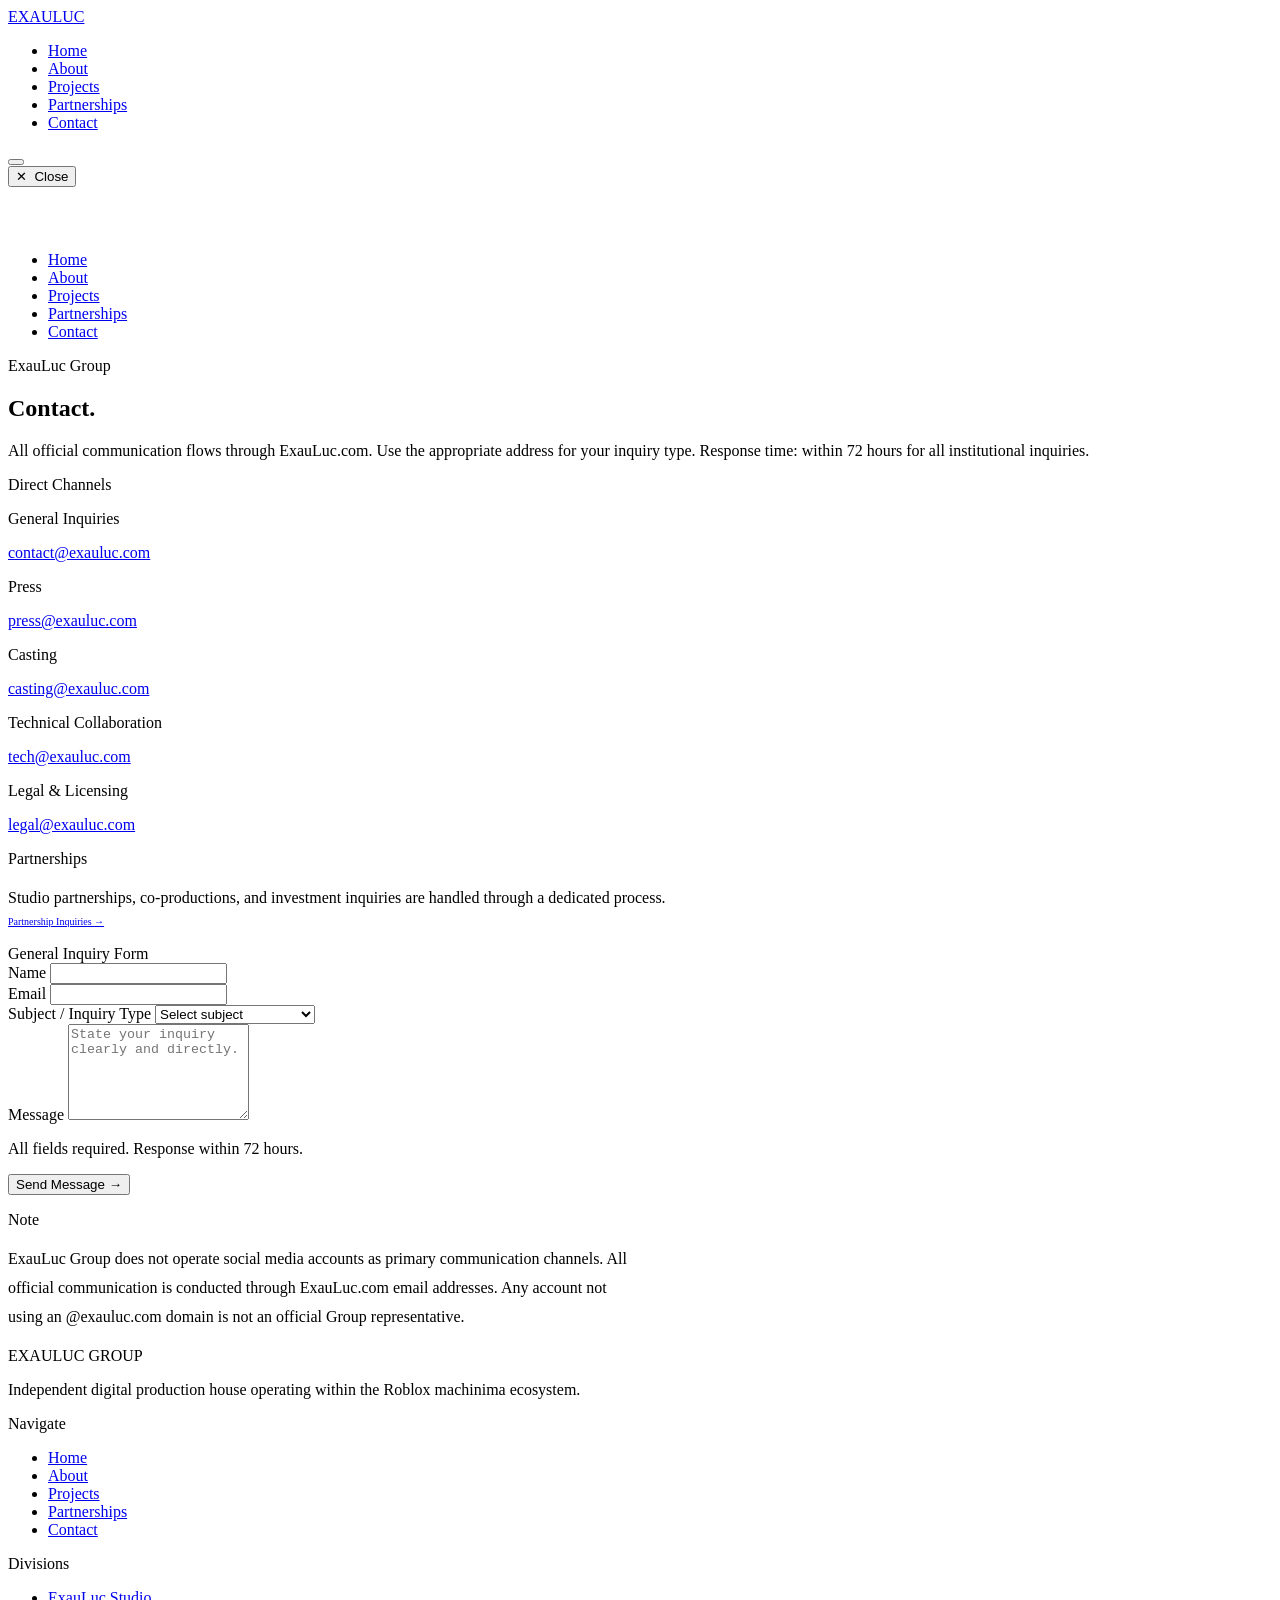
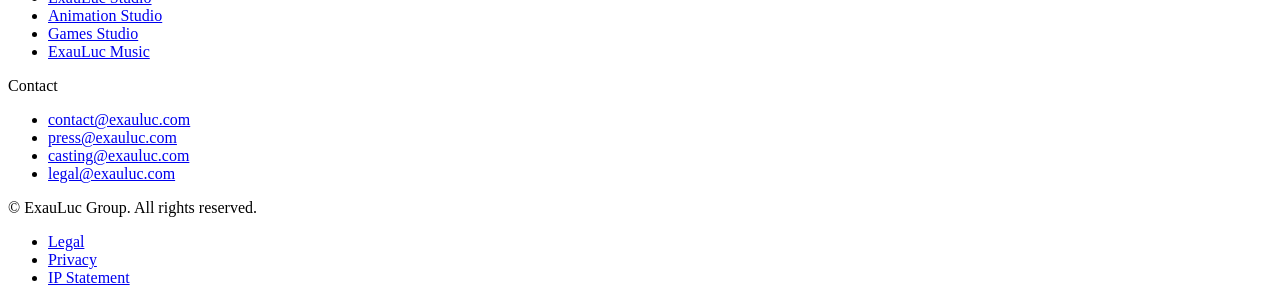
==== contact.html @ 83137eba "Add files via upload" ====
<!DOCTYPE html>
<html lang="en">
<head>
  <meta charset="UTF-8">
  <meta name="viewport" content="width=device-width, initial-scale=1.0">
  <meta name="description" content="Contact — ExauLuc Group. General inquiries, press, casting, legal, and technical contact.">
  <title>Contact — ExauLuc Group</title>
  <link rel="stylesheet" href="assets/css/style.css">
  <link rel="icon" type="image/svg+xml" href="data:image/svg+xml,<svg xmlns='http://www.w3.org/2000/svg' viewBox='0 0 32 32'><rect width='32' height='32' fill='%230E0E0E'/><text x='4' y='24' font-family='Georgia' font-size='22' fill='%23B8A898'>E</text></svg>">
</head>
<body>

  <!-- ── NAVIGATION ── -->
  <nav class="nav" role="navigation" aria-label="Main navigation">
    <div class="container nav__inner">
      <a href="index.html" class="nav__wordmark">EXAULUC</a>
      <ul class="nav__links" role="list">
        <li><a href="index.html">Home</a></li>
        <li><a href="about.html">About</a></li>
        <li><a href="projects.html">Projects</a></li>
        <li><a href="partnerships.html">Partnerships</a></li>
        <li><a href="contact.html">Contact</a></li>
      </ul>
      <button class="nav__hamburger" aria-label="Open menu" aria-expanded="false" aria-controls="nav-drawer">
        <span></span><span></span><span></span>
      </button>
    </div>
  </nav>

  <div class="nav__drawer" id="nav-drawer" role="dialog" aria-label="Navigation menu">
    <div class="container">
      <button class="nav__drawer-close btn btn--text" style="margin-bottom: 3rem;">✕ &nbsp;Close</button>
      <ul class="nav__drawer-links" role="list">
        <li><a href="index.html">Home</a></li>
        <li><a href="about.html">About</a></li>
        <li><a href="projects.html">Projects</a></li>
        <li><a href="partnerships.html">Partnerships</a></li>
        <li><a href="contact.html">Contact</a></li>
      </ul>
    </div>
  </div>

  <main>

    <!-- ── PAGE HERO ── -->
    <section class="page-hero" aria-labelledby="page-title">
      <div class="container">
        <p class="label page-hero__label">ExauLuc Group</p>
        <h1 class="page-hero__title fade-in" id="page-title">Contact.</h1>
        <p class="page-hero__body fade-in">
          All official communication flows through ExauLuc.com.
          Use the appropriate address for your inquiry type.
          Response time: within 72 hours for all institutional inquiries.
        </p>
      </div>
    </section>

    <!-- ── CONTACT LAYOUT ── -->
    <section class="contact-layout" aria-label="Contact information and form">
      <div class="container">
        <div class="contact-layout__inner">

          <!-- Left: channels -->
          <div>
            <p class="label" style="margin-bottom: var(--space-6);">Direct Channels</p>
            <div class="contact-channels">

              <div class="contact-channel fade-in">
                <p class="contact-channel__type">General Inquiries</p>
                <a href="mailto:contact@exauluc.com" class="contact-channel__email">contact@exauluc.com</a>
              </div>

              <div class="contact-channel fade-in">
                <p class="contact-channel__type">Press</p>
                <a href="mailto:press@exauluc.com" class="contact-channel__email">press@exauluc.com</a>
              </div>

              <div class="contact-channel fade-in">
                <p class="contact-channel__type">Casting</p>
                <a href="mailto:casting@exauluc.com" class="contact-channel__email">casting@exauluc.com</a>
              </div>

              <div class="contact-channel fade-in">
                <p class="contact-channel__type">Technical Collaboration</p>
                <a href="mailto:tech@exauluc.com" class="contact-channel__email">tech@exauluc.com</a>
              </div>

              <div class="contact-channel fade-in">
                <p class="contact-channel__type">Legal &amp; Licensing</p>
                <a href="mailto:legal@exauluc.com" class="contact-channel__email">legal@exauluc.com</a>
              </div>

            </div>

            <div style="margin-top: var(--space-12); padding: var(--space-8); background: var(--surface); border: 1px solid var(--border); border-left: 3px solid var(--accent-dim);" class="fade-in">
              <p class="label" style="margin-bottom: var(--space-3);">Partnerships</p>
              <p style="font-size: var(--text-xs); color: var(--text-mid); line-height: 1.7; margin-bottom: var(--space-4);">
                Studio partnerships, co-productions, and investment inquiries
                are handled through a dedicated process.
              </p>
              <a href="partnerships.html" class="btn btn--primary" style="font-size: 0.625rem;">
                Partnership Inquiries <span class="btn__arrow">→</span>
              </a>
            </div>

          </div>

          <!-- Right: form -->
          <div>
            <p class="label" style="margin-bottom: var(--space-8);">General Inquiry Form</p>
            <form class="contact-form" name="contact" method="POST" data-netlify="true" novalidate>
  <input type="hidden" name="form-name" value="contact">
  <!-- le reste de ton formulaire -->

              <div class="form-row">
                <div class="form-group">
                  <label class="form-label" for="contact-name">Name</label>
                  <input class="form-input" type="text" id="contact-name" name="name" required autocomplete="name">
                </div>
                <div class="form-group">
                  <label class="form-label" for="contact-email">Email</label>
                  <input class="form-input" type="email" id="contact-email" name="email" required autocomplete="email">
                </div>
              </div>

              <div class="form-group">
                <label class="form-label" for="contact-subject">Subject / Inquiry Type</label>
                <select class="form-select" id="contact-subject" name="subject" required>
                  <option value="" disabled selected>Select subject</option>
                  <option value="general">General Inquiry</option>
                  <option value="press">Press</option>
                  <option value="casting">Casting</option>
                  <option value="technical">Technical Collaboration</option>
                  <option value="legal">Legal &amp; Licensing</option>
                  <option value="other">Other</option>
                </select>
              </div>

              <div class="form-group">
                <label class="form-label" for="contact-message">Message</label>
                <textarea class="form-textarea" id="contact-message" name="message" rows="6" required
                  placeholder="State your inquiry clearly and directly."></textarea>
              </div>

              <div class="form-submit">
                <p class="form-note">All fields required. Response within 72 hours.</p>
                <button type="submit" class="btn btn--primary">
                  Send Message <span class="btn__arrow">→</span>
                </button>
              </div>

            </form>
          </div>

        </div>
      </div>
    </section>

    <!-- ── INSTITUTIONAL NOTE ── -->
    <section style="padding: var(--space-24) 0; border-top: 1px solid var(--border); background: var(--void);">
      <div class="container">
        <div style="max-width: 620px;" class="fade-in">
          <p class="label" style="margin-bottom: var(--space-4);">Note</p>
          <p style="font-size: var(--text-sm); color: var(--text-mid); line-height: 1.8;">
            ExauLuc Group does not operate social media accounts as primary communication channels.
            All official communication is conducted through ExauLuc.com email addresses.
            Any account not using an @exauluc.com domain is not an official Group representative.
          </p>
        </div>
      </div>
    </section>

  </main>

  <!-- ── FOOTER ── -->
  <footer class="footer" role="contentinfo">
    <div class="container">
      <div class="footer__main">
        <div class="footer__brand">
          <p class="footer__wordmark">EXAULUC GROUP</p>
          <p class="footer__tagline">Independent digital production house operating within the Roblox machinima ecosystem.</p>
        </div>
        <div>
          <p class="footer__col-title">Navigate</p>
          <ul class="footer__links">
            <li><a href="index.html">Home</a></li>
            <li><a href="about.html">About</a></li>
            <li><a href="projects.html">Projects</a></li>
            <li><a href="partnerships.html">Partnerships</a></li>
            <li><a href="contact.html">Contact</a></li>
          </ul>
        </div>
        <div>
          <p class="footer__col-title">Divisions</p>
          <ul class="footer__links">
            <li><a href="about.html#studio">ExauLuc Studio</a></li>
            <li><a href="about.html#animation">Animation Studio</a></li>
            <li><a href="about.html#games">Games Studio</a></li>
            <li><a href="about.html#music">ExauLuc Music</a></li>
          </ul>
        </div>
        <div>
          <p class="footer__col-title">Contact</p>
          <ul class="footer__links">
            <li><a href="mailto:contact@exauluc.com">contact@exauluc.com</a></li>
            <li><a href="mailto:press@exauluc.com">press@exauluc.com</a></li>
            <li><a href="mailto:casting@exauluc.com">casting@exauluc.com</a></li>
            <li><a href="mailto:legal@exauluc.com">legal@exauluc.com</a></li>
          </ul>
        </div>
      </div>
      <div class="footer__bottom">
        <p class="footer__copyright">© ExauLuc Group. All rights reserved.</p>
        <ul class="footer__legal-links">
          <li><a href="#">Legal</a></li>
          <li><a href="#">Privacy</a></li>
          <li><a href="#">IP Statement</a></li>
        </ul>
      </div>
    </div>
  </footer>

  <script src="assets/js/main.js"></script>
</body>
</html>
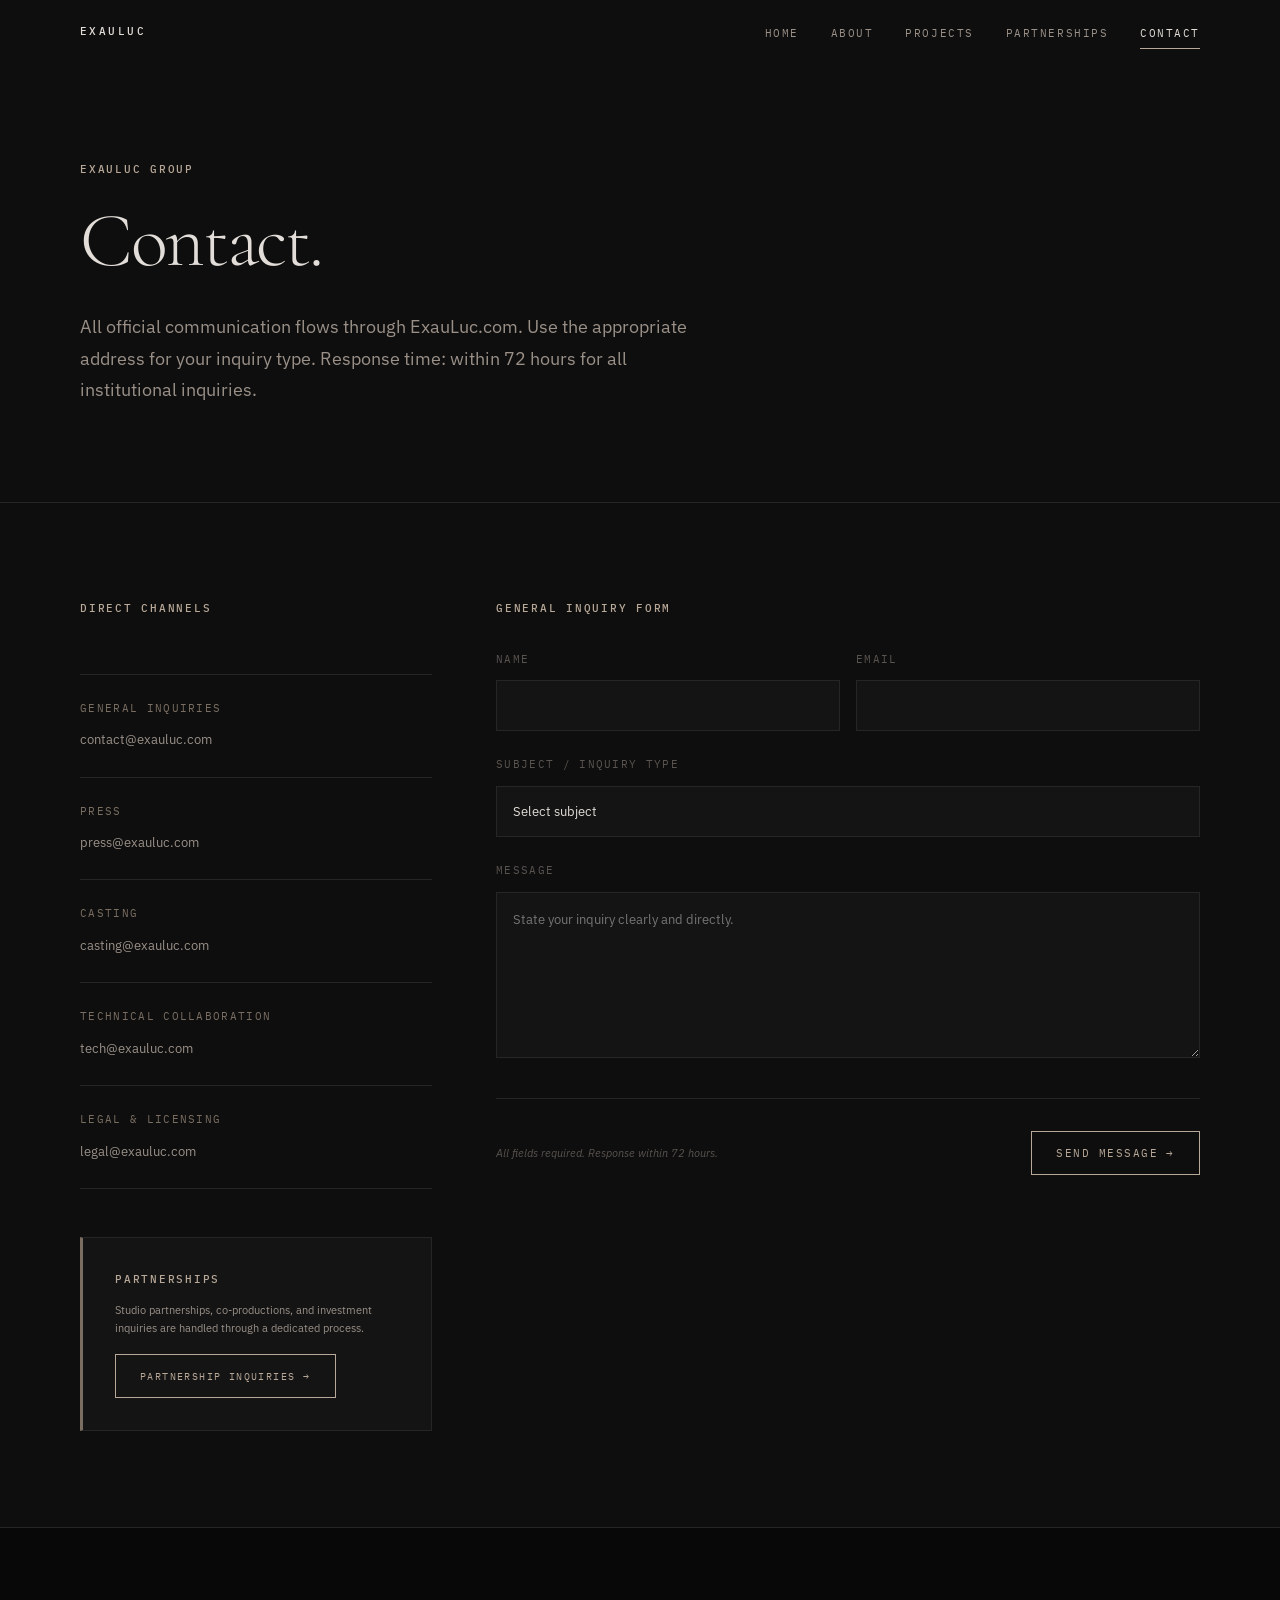
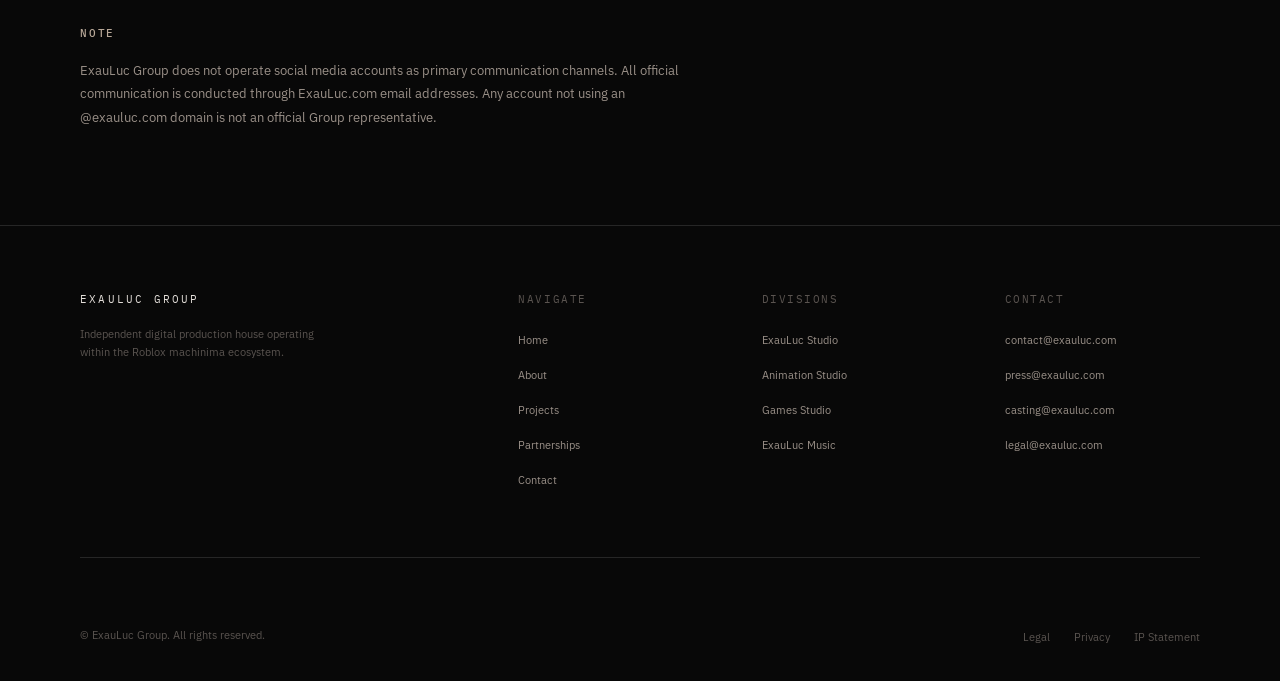
==== commit b7777369: "Update contact form action to use Formspree" ====
--- a/contact.html
+++ b/contact.html
@@ -108,9 +108,7 @@
           <!-- Right: form -->
           <div>
             <p class="label" style="margin-bottom: var(--space-8);">General Inquiry Form</p>
-            <form class="contact-form" name="contact" method="POST" data-netlify="true" novalidate>
-  <input type="hidden" name="form-name" value="contact">
-  <!-- le reste de ton formulaire -->
+            <form class="contact-form" action="https://formspree.io/f/xojowerw" method="POST" novalidate>
 
               <div class="form-row">
                 <div class="form-group">
--- a/assets/css/style.css
+++ b/assets/css/style.css
@@ -0,0 +1,1829 @@
+/* ============================================================
+   EXAULUC GROUP — MAIN STYLESHEET
+   Version 1.0 | Production
+   ============================================================ */
+
+@import url('https://fonts.googleapis.com/css2?family=Cormorant+Garamond:ital,wght@0,300;0,400;0,500;0,600;1,300;1,400;1,500&family=IBM+Plex+Sans:ital,wght@0,300;0,400;0,500;0,600;1,400&family=IBM+Plex+Mono:wght@400;500&display=swap');
+
+/* ── RESET & ROOT ─────────────────────────────────────────── */
+
+*, *::before, *::after {
+  box-sizing: border-box;
+  margin: 0;
+  padding: 0;
+}
+
+:root {
+  /* Palette */
+  --void:         #080808;
+  --deep:         #0E0E0E;
+  --surface:      #141414;
+  --elevated:     #1C1C1C;
+  --border:       #262626;
+  --border-mid:   #333333;
+
+  --text-primary: #E2DDD8;
+  --text-mid:     #9A9088;
+  --text-low:     #5A5450;
+
+  --accent:       #B8A898;
+  --accent-light: #D0C4B4;
+  --accent-dim:   #7A6E62;
+
+  --white:        #FFFFFF;
+
+  /* Typography */
+  --font-display: 'Cormorant Garamond', Georgia, serif;
+  --font-body:    'IBM Plex Sans', 'Helvetica Neue', Arial, sans-serif;
+  --font-mono:    'IBM Plex Mono', 'Courier New', monospace;
+
+  /* Scale */
+  --text-xs:   0.6875rem;  /* 11px */
+  --text-sm:   0.8125rem;  /* 13px */
+  --text-base: 1rem;       /* 16px */
+  --text-lg:   1.125rem;   /* 18px */
+  --text-xl:   1.375rem;   /* 22px */
+  --text-2xl:  1.75rem;    /* 28px */
+  --text-3xl:  2.25rem;    /* 36px */
+  --text-4xl:  3rem;       /* 48px */
+  --text-5xl:  4rem;       /* 64px */
+  --text-6xl:  5.5rem;     /* 88px */
+
+  /* Spacing */
+  --space-1:   0.25rem;
+  --space-2:   0.5rem;
+  --space-3:   0.75rem;
+  --space-4:   1rem;
+  --space-6:   1.5rem;
+  --space-8:   2rem;
+  --space-12:  3rem;
+  --space-16:  4rem;
+  --space-20:  5rem;
+  --space-24:  6rem;
+  --space-32:  8rem;
+  --space-40:  10rem;
+  --space-48:  12rem;
+
+  /* Grid */
+  --container:  1280px;
+  --gutter:     80px;
+  --col-gap:    2rem;
+
+  /* Motion */
+  --ease-out:   cubic-bezier(0.16, 1, 0.3, 1);
+  --ease-in:    cubic-bezier(0.55, 0, 1, 0.45);
+  --dur-fast:   200ms;
+  --dur-mid:    400ms;
+  --dur-slow:   600ms;
+
+  /* Nav */
+  --nav-h:      64px;
+}
+
+html {
+  font-size: 16px;
+  -webkit-font-smoothing: antialiased;
+  -moz-osx-font-smoothing: grayscale;
+  scroll-behavior: smooth;
+}
+
+body {
+  background-color: var(--deep);
+  color: var(--text-primary);
+  font-family: var(--font-body);
+  font-size: var(--text-base);
+  font-weight: 400;
+  line-height: 1.7;
+  overflow-x: hidden;
+}
+
+body.menu-open {
+  overflow: hidden;
+}
+
+img {
+  display: block;
+  max-width: 100%;
+  height: auto;
+}
+
+a {
+  color: inherit;
+  text-decoration: none;
+}
+
+button {
+  background: none;
+  border: none;
+  cursor: pointer;
+  font: inherit;
+  color: inherit;
+}
+
+/* ── TYPOGRAPHY ───────────────────────────────────────────── */
+
+.display {
+  font-family: var(--font-display);
+  font-weight: 300;
+  letter-spacing: -0.02em;
+  line-height: 1.05;
+}
+
+.display-xl {
+  font-family: var(--font-display);
+  font-size: var(--text-6xl);
+  font-weight: 300;
+  letter-spacing: -0.03em;
+  line-height: 1.0;
+}
+
+h1, h2, h3, h4 {
+  font-family: var(--font-display);
+  font-weight: 400;
+  line-height: 1.1;
+}
+
+.label {
+  font-family: var(--font-mono);
+  font-size: var(--text-xs);
+  font-weight: 500;
+  letter-spacing: 0.16em;
+  text-transform: uppercase;
+  color: var(--accent);
+}
+
+.meta {
+  font-family: var(--font-body);
+  font-size: var(--text-xs);
+  font-weight: 500;
+  letter-spacing: 0.12em;
+  text-transform: uppercase;
+  color: var(--text-low);
+}
+
+/* ── LAYOUT ───────────────────────────────────────────────── */
+
+.container {
+  max-width: var(--container);
+  margin: 0 auto;
+  padding: 0 var(--gutter);
+}
+
+.container--narrow {
+  max-width: 860px;
+  margin: 0 auto;
+  padding: 0 var(--gutter);
+}
+
+.grid-12 {
+  display: grid;
+  grid-template-columns: repeat(12, 1fr);
+  gap: var(--col-gap);
+}
+
+section {
+  padding: var(--space-32) 0;
+}
+
+.rule {
+  width: 100%;
+  height: 1px;
+  background: var(--border);
+  margin: var(--space-16) 0;
+}
+
+/* ── NAVIGATION ───────────────────────────────────────────── */
+
+.nav {
+  position: fixed;
+  top: 0;
+  left: 0;
+  right: 0;
+  z-index: 1000;
+  height: var(--nav-h);
+  display: flex;
+  align-items: center;
+  border-bottom: 1px solid transparent;
+  transition: background var(--dur-mid) var(--ease-out),
+              border-color var(--dur-mid) var(--ease-out);
+}
+
+.nav.scrolled {
+  background: rgba(8, 8, 8, 0.92);
+  backdrop-filter: blur(12px);
+  -webkit-backdrop-filter: blur(12px);
+  border-color: var(--border);
+}
+
+.nav__inner {
+  display: flex;
+  align-items: center;
+  justify-content: space-between;
+  width: 100%;
+}
+
+.nav__wordmark {
+  font-family: var(--font-mono);
+  font-size: var(--text-xs);
+  font-weight: 500;
+  letter-spacing: 0.22em;
+  text-transform: uppercase;
+  color: var(--text-primary);
+  transition: color var(--dur-fast) var(--ease-out);
+}
+
+.nav__wordmark:hover {
+  color: var(--accent-light);
+}
+
+.nav__links {
+  display: flex;
+  align-items: center;
+  gap: var(--space-8);
+  list-style: none;
+}
+
+.nav__links a {
+  font-family: var(--font-mono);
+  font-size: var(--text-xs);
+  letter-spacing: 0.14em;
+  text-transform: uppercase;
+  color: var(--text-mid);
+  transition: color var(--dur-fast) var(--ease-out);
+  padding: var(--space-2) 0;
+  border-bottom: 1px solid transparent;
+  transition: color var(--dur-fast), border-color var(--dur-fast);
+}
+
+.nav__links a:hover,
+.nav__links a.active {
+  color: var(--text-primary);
+  border-color: var(--accent);
+}
+
+.nav__hamburger {
+  display: none;
+  flex-direction: column;
+  gap: 5px;
+  padding: var(--space-2);
+}
+
+.nav__hamburger span {
+  display: block;
+  width: 22px;
+  height: 1px;
+  background: var(--text-mid);
+  transition: all var(--dur-mid) var(--ease-out);
+}
+
+/* Mobile menu */
+.nav__drawer {
+  display: none;
+  position: fixed;
+  inset: 0;
+  background: var(--void);
+  z-index: 999;
+  flex-direction: column;
+  justify-content: center;
+  padding: var(--space-16) var(--space-8);
+  opacity: 0;
+  transition: opacity var(--dur-mid) var(--ease-out);
+}
+
+.nav__drawer.open {
+  opacity: 1;
+}
+
+.nav__drawer-links {
+  list-style: none;
+}
+
+.nav__drawer-links li {
+  border-top: 1px solid var(--border);
+}
+
+.nav__drawer-links a {
+  display: block;
+  padding: var(--space-6) 0;
+  font-family: var(--font-display);
+  font-size: var(--text-3xl);
+  font-weight: 300;
+  color: var(--text-mid);
+  transition: color var(--dur-fast);
+}
+
+.nav__drawer-links a:hover {
+  color: var(--text-primary);
+}
+
+/* ── HERO ─────────────────────────────────────────────────── */
+
+.hero {
+  min-height: 100vh;
+  display: flex;
+  flex-direction: column;
+  justify-content: flex-end;
+  padding-top: var(--nav-h);
+  padding-bottom: var(--space-24);
+  position: relative;
+  overflow: hidden;
+}
+
+.hero__bg {
+  position: absolute;
+  inset: 0;
+  background: var(--void);
+}
+
+.hero__bg::after {
+  content: '';
+  position: absolute;
+  inset: 0;
+  background: linear-gradient(to bottom,
+    rgba(8,8,8,0.3) 0%,
+    rgba(8,8,8,0.0) 40%,
+    rgba(8,8,8,0.7) 80%,
+    rgba(8,8,8,1.0) 100%);
+}
+
+.hero__bg-img {
+  width: 100%;
+  height: 100%;
+  object-fit: cover;
+  opacity: 0.25;
+  filter: grayscale(100%);
+}
+
+.hero__content {
+  position: relative;
+  z-index: 1;
+}
+
+.hero__label {
+  margin-bottom: var(--space-6);
+}
+
+.hero__headline {
+  font-family: var(--font-display);
+  font-size: clamp(3rem, 7vw, var(--text-6xl));
+  font-weight: 300;
+  letter-spacing: -0.03em;
+  line-height: 1.0;
+  color: var(--text-primary);
+  max-width: 900px;
+  margin-bottom: var(--space-8);
+}
+
+.hero__tagline {
+  font-family: var(--font-body);
+  font-size: var(--text-base);
+  color: var(--text-mid);
+  max-width: 520px;
+  line-height: 1.75;
+  margin-bottom: var(--space-12);
+}
+
+.hero__statement {
+  font-family: var(--font-body);
+  font-size: var(--text-sm);
+  color: var(--text-low);
+  font-style: italic;
+  margin-top: var(--space-4);
+}
+
+.hero__ctas {
+  display: flex;
+  gap: var(--space-4);
+  flex-wrap: wrap;
+}
+
+.hero__scroll {
+  position: absolute;
+  bottom: var(--space-8);
+  right: var(--gutter);
+  display: flex;
+  flex-direction: column;
+  align-items: center;
+  gap: var(--space-3);
+  opacity: 0.4;
+}
+
+.hero__scroll-line {
+  width: 1px;
+  height: 48px;
+  background: var(--accent);
+  transform-origin: top;
+  animation: scrollLine 2s ease-in-out infinite;
+}
+
+@keyframes scrollLine {
+  0%, 100% { transform: scaleY(1); opacity: 1; }
+  50% { transform: scaleY(0.3); opacity: 0.3; }
+}
+
+/* ── BUTTONS ──────────────────────────────────────────────── */
+
+.btn {
+  display: inline-flex;
+  align-items: center;
+  gap: var(--space-2);
+  font-family: var(--font-mono);
+  font-size: var(--text-xs);
+  letter-spacing: 0.14em;
+  text-transform: uppercase;
+  padding: 0 var(--space-6);
+  height: 44px;
+  border: 1px solid;
+  transition: background var(--dur-mid) var(--ease-out),
+              color var(--dur-mid) var(--ease-out),
+              border-color var(--dur-mid) var(--ease-out);
+  white-space: nowrap;
+}
+
+.btn--primary {
+  border-color: var(--accent);
+  color: var(--accent);
+  background: transparent;
+}
+
+.btn--primary:hover {
+  background: rgba(184, 168, 152, 0.1);
+  border-color: var(--accent-light);
+  color: var(--accent-light);
+}
+
+.btn--ghost {
+  border-color: var(--border-mid);
+  color: var(--text-mid);
+  background: transparent;
+}
+
+.btn--ghost:hover {
+  border-color: var(--text-mid);
+  color: var(--text-primary);
+}
+
+.btn--text {
+  border-color: transparent;
+  color: var(--text-mid);
+  padding-left: 0;
+}
+
+.btn--text:hover {
+  color: var(--text-primary);
+}
+
+.btn__arrow {
+  display: inline-block;
+  transition: transform var(--dur-fast) var(--ease-out);
+}
+
+.btn:hover .btn__arrow {
+  transform: translateX(4px);
+}
+
+/* ── FEATURED PROJECT ─────────────────────────────────────── */
+
+.featured {
+  background: var(--void);
+  border-top: 1px solid var(--border);
+  border-bottom: 1px solid var(--border);
+  padding: var(--space-24) 0;
+}
+
+.featured__inner {
+  display: grid;
+  grid-template-columns: 1fr 1fr;
+  gap: var(--space-16);
+  align-items: center;
+}
+
+.featured__label {
+  margin-bottom: var(--space-6);
+}
+
+.featured__title {
+  font-family: var(--font-display);
+  font-size: var(--text-5xl);
+  font-weight: 300;
+  letter-spacing: -0.03em;
+  line-height: 1.0;
+  color: var(--text-primary);
+  margin-bottom: var(--space-6);
+}
+
+.featured__logline {
+  font-size: var(--text-base);
+  color: var(--text-mid);
+  font-style: italic;
+  margin-bottom: var(--space-8);
+  line-height: 1.7;
+}
+
+.featured__meta-row {
+  display: flex;
+  gap: var(--space-8);
+  margin-bottom: var(--space-10);
+}
+
+.featured__meta-item {}
+
+.featured__meta-item .meta {
+  margin-bottom: var(--space-1);
+}
+
+.featured__meta-item .val {
+  font-size: var(--text-sm);
+  color: var(--text-mid);
+}
+
+.featured__img-frame {
+  aspect-ratio: 16/10;
+  background: var(--surface);
+  border: 1px solid var(--border);
+  overflow: hidden;
+  position: relative;
+}
+
+.featured__img-frame img {
+  width: 100%;
+  height: 100%;
+  object-fit: cover;
+  opacity: 0.7;
+  filter: grayscale(60%);
+  transition: opacity var(--dur-slow) var(--ease-out),
+              filter var(--dur-slow) var(--ease-out);
+}
+
+.featured__img-frame:hover img {
+  opacity: 0.85;
+  filter: grayscale(30%);
+}
+
+.featured__img-overlay {
+  position: absolute;
+  bottom: 0;
+  left: 0;
+  right: 0;
+  padding: var(--space-4);
+  background: linear-gradient(to top, rgba(8,8,8,0.8), transparent);
+}
+
+/* ── STUDIO STRIP ─────────────────────────────────────────── */
+
+.studio-strip {
+  padding: var(--space-24) 0;
+  border-bottom: 1px solid var(--border);
+}
+
+.studio-strip__header {
+  display: flex;
+  justify-content: space-between;
+  align-items: flex-end;
+  margin-bottom: var(--space-16);
+}
+
+.studio-strip__intro {
+  font-size: var(--text-sm);
+  color: var(--text-mid);
+  max-width: 420px;
+  line-height: 1.7;
+}
+
+.studio-strip__divisions {
+  display: grid;
+  grid-template-columns: repeat(4, 1fr);
+  gap: 0;
+  border: 1px solid var(--border);
+}
+
+.division-card {
+  padding: var(--space-8);
+  border-right: 1px solid var(--border);
+  transition: background var(--dur-mid) var(--ease-out);
+}
+
+.division-card:last-child {
+  border-right: none;
+}
+
+.division-card:hover {
+  background: var(--surface);
+}
+
+.division-card__label {
+  margin-bottom: var(--space-4);
+}
+
+.division-card__name {
+  font-family: var(--font-display);
+  font-size: var(--text-xl);
+  font-weight: 400;
+  color: var(--text-primary);
+  margin-bottom: var(--space-3);
+  line-height: 1.2;
+}
+
+.division-card__desc {
+  font-size: var(--text-xs);
+  color: var(--text-low);
+  line-height: 1.6;
+}
+
+/* ── SECTION HEADERS ──────────────────────────────────────── */
+
+.section-header {
+  margin-bottom: var(--space-16);
+  border-bottom: 1px solid var(--border);
+  padding-bottom: var(--space-8);
+}
+
+.section-header__label {
+  margin-bottom: var(--space-4);
+}
+
+.section-header__title {
+  font-family: var(--font-display);
+  font-size: var(--text-4xl);
+  font-weight: 300;
+  letter-spacing: -0.02em;
+  color: var(--text-primary);
+  line-height: 1.05;
+}
+
+.section-header__sub {
+  font-size: var(--text-sm);
+  color: var(--text-mid);
+  max-width: 540px;
+  margin-top: var(--space-4);
+  line-height: 1.7;
+}
+
+/* ── PAGE HERO ────────────────────────────────────────────── */
+
+.page-hero {
+  padding-top: calc(var(--nav-h) + var(--space-24));
+  padding-bottom: var(--space-24);
+  border-bottom: 1px solid var(--border);
+}
+
+.page-hero__label {
+  margin-bottom: var(--space-6);
+}
+
+.page-hero__title {
+  font-family: var(--font-display);
+  font-size: clamp(2.5rem, 6vw, var(--text-6xl));
+  font-weight: 300;
+  letter-spacing: -0.03em;
+  line-height: 1.0;
+  color: var(--text-primary);
+  margin-bottom: var(--space-8);
+}
+
+.page-hero__body {
+  font-size: var(--text-lg);
+  color: var(--text-mid);
+  max-width: 620px;
+  line-height: 1.75;
+}
+
+/* ── ABOUT PAGE ───────────────────────────────────────────── */
+
+.about-philosophy {
+  padding: var(--space-32) 0;
+}
+
+.about-philosophy__grid {
+  display: grid;
+  grid-template-columns: 3fr 5fr;
+  gap: var(--space-16);
+  border-top: 1px solid var(--border);
+  padding-top: var(--space-16);
+}
+
+.about-philosophy__grid + .about-philosophy__grid {
+  margin-top: var(--space-12);
+}
+
+.about-philosophy__key {
+  font-family: var(--font-display);
+  font-size: var(--text-3xl);
+  font-weight: 300;
+  color: var(--accent-dim);
+  line-height: 1.1;
+}
+
+.about-philosophy__body p {
+  font-size: var(--text-base);
+  color: var(--text-mid);
+  line-height: 1.8;
+  margin-bottom: var(--space-4);
+}
+
+.about-philosophy__body p:last-child {
+  margin-bottom: 0;
+}
+
+.about-philosophy__body strong {
+  color: var(--text-primary);
+  font-weight: 500;
+}
+
+/* Org chart */
+.org-chart {
+  padding: var(--space-32) 0;
+  border-top: 1px solid var(--border);
+}
+
+.org-chart__title {
+  font-family: var(--font-display);
+  font-size: var(--text-2xl);
+  font-weight: 400;
+  color: var(--text-primary);
+  margin-bottom: var(--space-12);
+}
+
+.org-entities {
+  display: grid;
+  grid-template-columns: 1fr 3fr;
+  gap: var(--space-12);
+}
+
+.org-parent {
+  padding: var(--space-8);
+  background: var(--surface);
+  border: 1px solid var(--border-mid);
+  border-left: 3px solid var(--accent);
+  display: flex;
+  flex-direction: column;
+  justify-content: center;
+}
+
+.org-parent__name {
+  font-family: var(--font-display);
+  font-size: var(--text-xl);
+  font-weight: 500;
+  color: var(--text-primary);
+  margin-bottom: var(--space-2);
+}
+
+.org-parent__desc {
+  font-size: var(--text-xs);
+  color: var(--text-mid);
+  line-height: 1.6;
+}
+
+.org-children {
+  display: grid;
+  grid-template-columns: repeat(2, 1fr);
+  gap: var(--space-4);
+}
+
+.org-child {
+  padding: var(--space-6) var(--space-8);
+  background: var(--void);
+  border: 1px solid var(--border);
+  transition: border-color var(--dur-mid), background var(--dur-mid);
+}
+
+.org-child:hover {
+  border-color: var(--border-mid);
+  background: var(--surface);
+}
+
+.org-child__name {
+  font-family: var(--font-display);
+  font-size: var(--text-lg);
+  font-weight: 400;
+  color: var(--text-primary);
+  margin-bottom: var(--space-2);
+}
+
+.org-child__role {
+  font-size: var(--text-xs);
+  color: var(--accent-dim);
+  letter-spacing: 0.1em;
+  text-transform: uppercase;
+  font-family: var(--font-mono);
+  margin-bottom: var(--space-3);
+}
+
+.org-child__desc {
+  font-size: var(--text-xs);
+  color: var(--text-low);
+  line-height: 1.6;
+}
+
+/* ── PROJECTS PAGE ────────────────────────────────────────── */
+
+.projects-grid {
+  display: grid;
+  grid-template-columns: repeat(2, 1fr);
+  gap: var(--space-1);
+}
+
+.project-card {
+  background: var(--void);
+  overflow: hidden;
+  position: relative;
+  display: block;
+  border: 1px solid var(--border);
+  transition: border-color var(--dur-mid);
+}
+
+.project-card:hover {
+  border-color: var(--border-mid);
+}
+
+.project-card__img {
+  aspect-ratio: 16/9;
+  background: var(--surface);
+  overflow: hidden;
+}
+
+.project-card__img img {
+  width: 100%;
+  height: 100%;
+  object-fit: cover;
+  opacity: 0.6;
+  filter: grayscale(80%);
+  transition: opacity var(--dur-slow) var(--ease-out),
+              filter var(--dur-slow) var(--ease-out),
+              transform var(--dur-slow) var(--ease-out);
+}
+
+.project-card:hover .project-card__img img {
+  opacity: 0.8;
+  filter: grayscale(40%);
+  transform: scale(1.02);
+}
+
+.project-card__body {
+  padding: var(--space-8);
+  border-top: 1px solid var(--border);
+}
+
+.project-card__status {
+  display: inline-flex;
+  align-items: center;
+  gap: var(--space-2);
+  margin-bottom: var(--space-4);
+}
+
+.status-dot {
+  width: 5px;
+  height: 5px;
+  border-radius: 50%;
+  background: var(--accent);
+}
+
+.status-dot--active {
+  background: #6BA368;
+  box-shadow: 0 0 6px #6BA36880;
+  animation: pulse 2s infinite;
+}
+
+@keyframes pulse {
+  0%, 100% { opacity: 1; }
+  50% { opacity: 0.4; }
+}
+
+.project-card__title {
+  font-family: var(--font-display);
+  font-size: var(--text-3xl);
+  font-weight: 300;
+  color: var(--text-primary);
+  margin-bottom: var(--space-3);
+  line-height: 1.1;
+}
+
+.project-card__logline {
+  font-size: var(--text-sm);
+  color: var(--text-mid);
+  font-style: italic;
+  margin-bottom: var(--space-6);
+  line-height: 1.6;
+}
+
+.project-card__meta-row {
+  display: flex;
+  gap: var(--space-6);
+  flex-wrap: wrap;
+}
+
+.project-card__meta {
+  display: flex;
+  flex-direction: column;
+  gap: 2px;
+}
+
+/* ── WIDOWMAKER PAGE ──────────────────────────────────────── */
+
+.project-identity {
+  padding-top: calc(var(--nav-h) + var(--space-24));
+  padding-bottom: var(--space-24);
+  background: var(--void);
+  border-bottom: 1px solid var(--border);
+}
+
+.project-identity__label {
+  margin-bottom: var(--space-8);
+  display: flex;
+  align-items: center;
+  gap: var(--space-6);
+}
+
+.project-identity__title {
+  font-family: var(--font-display);
+  font-size: clamp(4rem, 9vw, 7.5rem);
+  font-weight: 300;
+  letter-spacing: -0.04em;
+  line-height: 0.95;
+  color: var(--text-primary);
+  margin-bottom: var(--space-8);
+}
+
+.project-identity__logline {
+  font-family: var(--font-display);
+  font-size: var(--text-2xl);
+  font-weight: 300;
+  font-style: italic;
+  color: var(--text-mid);
+  max-width: 700px;
+  line-height: 1.4;
+  margin-bottom: var(--space-10);
+}
+
+.project-identity__meta-grid {
+  display: flex;
+  gap: var(--space-12);
+  padding-top: var(--space-8);
+  border-top: 1px solid var(--border);
+  flex-wrap: wrap;
+}
+
+.project-identity__meta-item .meta {
+  margin-bottom: var(--space-2);
+}
+
+.project-identity__meta-item .val {
+  font-size: var(--text-sm);
+  color: var(--text-mid);
+}
+
+/* Trailer */
+.trailer-section {
+  padding: var(--space-24) 0;
+  background: var(--void);
+  border-bottom: 1px solid var(--border);
+}
+
+.trailer-section__inner {
+  display: grid;
+  grid-template-columns: 1fr 3fr;
+  gap: var(--space-12);
+  align-items: start;
+}
+
+.trailer-section__info {}
+
+.trailer-section__info .label {
+  margin-bottom: var(--space-4);
+}
+
+.trailer-section__title {
+  font-family: var(--font-display);
+  font-size: var(--text-3xl);
+  font-weight: 300;
+  color: var(--text-primary);
+  margin-bottom: var(--space-4);
+}
+
+.trailer-section__body {
+  font-size: var(--text-sm);
+  color: var(--text-mid);
+  line-height: 1.7;
+}
+
+.trailer-embed {
+  aspect-ratio: 2.39/1;
+  background: var(--surface);
+  border: 1px solid var(--border);
+  position: relative;
+  overflow: hidden;
+}
+
+.trailer-embed video {
+  width: 100%;
+  height: 100%;
+  object-fit: contain; /* important : pas cover */
+  display: block;
+  background: #000;
+}
+
+.trailer-embed iframe {
+  width: 100%;
+  height: 100%;
+  border: none;
+  display: block;
+}
+
+.trailer-placeholder {
+  width: 100%;
+  height: 100%;
+  display: flex;
+  flex-direction: column;
+  align-items: center;
+  justify-content: center;
+  gap: var(--space-4);
+  color: var(--text-low);
+}
+
+.trailer-placeholder__icon {
+  width: 64px;
+  height: 64px;
+  border: 1px solid var(--border-mid);
+  display: flex;
+  align-items: center;
+  justify-content: center;
+}
+
+.trailer-placeholder__icon svg {
+  fill: var(--text-low);
+}
+
+.trailer-placeholder__text {
+  font-family: var(--font-mono);
+  font-size: var(--text-xs);
+  letter-spacing: 0.1em;
+  text-transform: uppercase;
+  color: var(--text-low);
+}
+
+/* Synopsis */
+.synopsis-section {
+  padding: var(--space-24) 0;
+  border-bottom: 1px solid var(--border);
+}
+
+.synopsis-section__inner {
+  display: grid;
+  grid-template-columns: 1fr 2fr;
+  gap: var(--space-16);
+}
+
+.synopsis-section__label-col .label {
+  position: sticky;
+  top: calc(var(--nav-h) + var(--space-8));
+}
+
+.synopsis-section__body p {
+  font-size: var(--text-lg);
+  color: var(--text-mid);
+  line-height: 1.8;
+  margin-bottom: var(--space-4);
+}
+
+.synopsis-section__body p:last-child {
+  margin-bottom: 0;
+}
+
+/* Technical data */
+.tech-data {
+  padding: var(--space-24) 0;
+  border-bottom: 1px solid var(--border);
+}
+
+.tech-data__title {
+  font-family: var(--font-display);
+  font-size: var(--text-2xl);
+  font-weight: 400;
+  color: var(--text-primary);
+  margin-bottom: var(--space-12);
+}
+
+.tech-table {
+  width: 100%;
+  border-collapse: collapse;
+}
+
+.tech-table tr {
+  border-top: 1px solid var(--border);
+}
+
+.tech-table tr:last-child {
+  border-bottom: 1px solid var(--border);
+}
+
+.tech-table td {
+  padding: var(--space-6) var(--space-4);
+  font-size: var(--text-sm);
+  vertical-align: top;
+}
+
+.tech-table td:first-child {
+  width: 200px;
+  font-family: var(--font-mono);
+  font-size: var(--text-xs);
+  letter-spacing: 0.1em;
+  text-transform: uppercase;
+  color: var(--accent-dim);
+  padding-right: var(--space-8);
+}
+
+.tech-table td:last-child {
+  color: var(--text-mid);
+}
+
+/* Gallery */
+.gallery-section {
+  padding: var(--space-24) 0;
+  border-bottom: 1px solid var(--border);
+}
+
+.gallery-grid {
+  display: grid;
+  grid-template-columns: repeat(3, 1fr);
+  gap: var(--space-2);
+}
+
+.gallery-grid__item {
+  aspect-ratio: 16/9;
+  background: var(--surface);
+  border: 1px solid var(--border);
+  overflow: hidden;
+  position: relative;
+}
+
+.gallery-grid__item img {
+  width: 100%;
+  height: 100%;
+  object-fit: cover;
+  opacity: 0.6;
+  filter: grayscale(60%);
+  transition: opacity var(--dur-slow), filter var(--dur-slow);
+}
+
+.gallery-grid__item:hover img {
+  opacity: 0.85;
+  filter: grayscale(20%);
+}
+
+.gallery-grid__item--wide {
+  grid-column: span 2;
+  aspect-ratio: 32/9;
+}
+
+.gallery-placeholder {
+  width: 100%;
+  height: 100%;
+  display: flex;
+  align-items: center;
+  justify-content: center;
+}
+
+.gallery-placeholder__label {
+  font-family: var(--font-mono);
+  font-size: var(--text-xs);
+  color: var(--text-low);
+  letter-spacing: 0.08em;
+  text-align: center;
+}
+
+/* Production notes */
+.production-notes {
+  padding: var(--space-24) 0;
+  border-bottom: 1px solid var(--border);
+}
+
+.production-notes__inner {
+  display: grid;
+  grid-template-columns: 1fr 2fr;
+  gap: var(--space-16);
+}
+
+.note-card {
+  padding: var(--space-10);
+  background: var(--surface);
+  border: 1px solid var(--border);
+  border-left: 3px solid var(--accent-dim);
+  margin-bottom: var(--space-6);
+}
+
+.note-card:last-child {
+  margin-bottom: 0;
+}
+
+.note-card__meta {
+  display: flex;
+  justify-content: space-between;
+  margin-bottom: var(--space-6);
+}
+
+.note-card__body {
+  font-size: var(--text-sm);
+  color: var(--text-mid);
+  line-height: 1.8;
+  font-style: italic;
+}
+
+/* Credits */
+.credits-section {
+  padding: var(--space-24) 0;
+  border-bottom: 1px solid var(--border);
+}
+
+.credits-block {
+  margin-bottom: var(--space-12);
+}
+
+.credits-block__title {
+  font-family: var(--font-mono);
+  font-size: var(--text-xs);
+  letter-spacing: 0.16em;
+  text-transform: uppercase;
+  color: var(--accent);
+  margin-bottom: var(--space-6);
+  padding-bottom: var(--space-3);
+  border-bottom: 1px solid var(--border);
+}
+
+.credits-block__item {
+  display: flex;
+  gap: var(--space-8);
+  padding: var(--space-3) 0;
+  border-bottom: 1px solid var(--border);
+  font-size: var(--text-sm);
+}
+
+.credits-block__item:last-child {
+  border-bottom: none;
+}
+
+.credits-block__role {
+  width: 220px;
+  flex-shrink: 0;
+  font-family: var(--font-mono);
+  font-size: var(--text-xs);
+  color: var(--text-low);
+  letter-spacing: 0.06em;
+}
+
+.credits-block__name {
+  color: var(--text-mid);
+}
+
+/* Press kit */
+.press-kit {
+  padding: var(--space-24) 0;
+}
+
+.press-kit__inner {
+  display: flex;
+  align-items: center;
+  justify-content: space-between;
+  padding: var(--space-10) var(--space-12);
+  border: 1px solid var(--border);
+  background: var(--surface);
+  gap: var(--space-8);
+}
+
+.press-kit__info .label {
+  margin-bottom: var(--space-3);
+}
+
+.press-kit__title {
+  font-family: var(--font-display);
+  font-size: var(--text-2xl);
+  font-weight: 400;
+  color: var(--text-primary);
+  margin-bottom: var(--space-2);
+}
+
+.press-kit__desc {
+  font-size: var(--text-sm);
+  color: var(--text-mid);
+}
+
+/* ── PARTNERSHIPS PAGE ────────────────────────────────────── */
+
+.partnerships-intro {
+  padding: var(--space-32) 0;
+  border-bottom: 1px solid var(--border);
+}
+
+.partnerships-intro__inner {
+  display: grid;
+  grid-template-columns: 1fr 1fr;
+  gap: var(--space-16);
+  align-items: end;
+}
+
+.partnerships-intro__headline {
+  font-family: var(--font-display);
+  font-size: clamp(2rem, 4vw, 3.5rem);
+  font-weight: 300;
+  color: var(--text-primary);
+  line-height: 1.1;
+  letter-spacing: -0.02em;
+}
+
+.partnerships-intro__body {
+  font-size: var(--text-base);
+  color: var(--text-mid);
+  line-height: 1.8;
+  margin-bottom: var(--space-6);
+}
+
+.partnerships-blocks {
+  padding: var(--space-32) 0;
+  border-bottom: 1px solid var(--border);
+}
+
+.partnerships-blocks__grid {
+  display: grid;
+  grid-template-columns: 1fr 1fr;
+  gap: var(--space-4);
+}
+
+.partnership-block {
+  padding: var(--space-12);
+  background: var(--surface);
+  border: 1px solid var(--border);
+}
+
+.partnership-block__label {
+  margin-bottom: var(--space-6);
+}
+
+.partnership-block__title {
+  font-family: var(--font-display);
+  font-size: var(--text-2xl);
+  font-weight: 400;
+  color: var(--text-primary);
+  margin-bottom: var(--space-6);
+  line-height: 1.2;
+}
+
+.partnership-block__body {
+  font-size: var(--text-sm);
+  color: var(--text-mid);
+  line-height: 1.8;
+  margin-bottom: var(--space-6);
+}
+
+.partnership-block__offering {
+  padding-top: var(--space-6);
+  border-top: 1px solid var(--border);
+}
+
+.partnership-block__offering-label {
+  font-family: var(--font-mono);
+  font-size: var(--text-xs);
+  color: var(--text-low);
+  letter-spacing: 0.1em;
+  text-transform: uppercase;
+  margin-bottom: var(--space-3);
+}
+
+.partnership-block__offering-items {
+  list-style: none;
+}
+
+.partnership-block__offering-items li {
+  font-size: var(--text-xs);
+  color: var(--text-mid);
+  padding: var(--space-2) 0;
+  border-bottom: 1px solid var(--border);
+  display: flex;
+  align-items: center;
+  gap: var(--space-3);
+}
+
+.partnership-block__offering-items li::before {
+  content: '—';
+  color: var(--accent-dim);
+  flex-shrink: 0;
+}
+
+.partnership-closing {
+  padding: var(--space-24) 0;
+  border-bottom: 1px solid var(--border);
+  text-align: center;
+}
+
+.partnership-closing__statement {
+  font-family: var(--font-display);
+  font-size: var(--text-3xl);
+  font-weight: 300;
+  font-style: italic;
+  color: var(--text-mid);
+  max-width: 600px;
+  margin: 0 auto;
+  line-height: 1.4;
+}
+
+/* ── CONTACT PAGE ─────────────────────────────────────────── */
+
+.contact-layout {
+  padding: var(--space-24) 0;
+}
+
+.contact-layout__inner {
+  display: grid;
+  grid-template-columns: 1fr 2fr;
+  gap: var(--space-16);
+}
+
+.contact-channels {
+  padding-top: var(--space-8);
+}
+
+.contact-channel {
+  padding: var(--space-6) 0;
+  border-bottom: 1px solid var(--border);
+}
+
+.contact-channel:first-child {
+  border-top: 1px solid var(--border);
+}
+
+.contact-channel__type {
+  font-family: var(--font-mono);
+  font-size: var(--text-xs);
+  color: var(--accent-dim);
+  letter-spacing: 0.12em;
+  text-transform: uppercase;
+  margin-bottom: var(--space-2);
+}
+
+.contact-channel__email {
+  font-size: var(--text-sm);
+  color: var(--text-mid);
+  transition: color var(--dur-fast);
+}
+
+.contact-channel__email:hover {
+  color: var(--text-primary);
+}
+
+/* Form */
+.contact-form {}
+
+.form-group {
+  margin-bottom: var(--space-6);
+}
+
+.form-label {
+  display: block;
+  font-family: var(--font-mono);
+  font-size: var(--text-xs);
+  letter-spacing: 0.12em;
+  text-transform: uppercase;
+  color: var(--text-low);
+  margin-bottom: var(--space-3);
+}
+
+.form-input,
+.form-select,
+.form-textarea {
+  width: 100%;
+  background: var(--surface);
+  border: 1px solid var(--border);
+  color: var(--text-primary);
+  font-family: var(--font-body);
+  font-size: var(--text-sm);
+  padding: var(--space-4) var(--space-4);
+  appearance: none;
+  -webkit-appearance: none;
+  outline: none;
+  transition: border-color var(--dur-fast), background var(--dur-fast);
+  border-radius: 0;
+}
+
+.form-input:focus,
+.form-select:focus,
+.form-textarea:focus {
+  border-color: var(--accent-dim);
+  background: var(--elevated);
+}
+
+.form-textarea {
+  resize: vertical;
+  min-height: 140px;
+  line-height: 1.7;
+}
+
+.form-select option {
+  background: var(--surface);
+}
+
+.form-row {
+  display: grid;
+  grid-template-columns: 1fr 1fr;
+  gap: var(--space-4);
+}
+
+.form-submit {
+  margin-top: var(--space-8);
+  display: flex;
+  align-items: center;
+  justify-content: space-between;
+  padding-top: var(--space-8);
+  border-top: 1px solid var(--border);
+}
+
+.form-note {
+  font-size: var(--text-xs);
+  color: var(--text-low);
+  font-style: italic;
+}
+
+/* ── FOOTER ───────────────────────────────────────────────── */
+
+.footer {
+  background: var(--void);
+  border-top: 1px solid var(--border);
+  padding: var(--space-16) 0 var(--space-8);
+}
+
+.footer__main {
+  display: grid;
+  grid-template-columns: 2fr 1fr 1fr 1fr;
+  gap: var(--space-12);
+  margin-bottom: var(--space-16);
+  padding-bottom: var(--space-16);
+  border-bottom: 1px solid var(--border);
+}
+
+.footer__brand {}
+
+.footer__wordmark {
+  font-family: var(--font-mono);
+  font-size: var(--text-xs);
+  letter-spacing: 0.2em;
+  text-transform: uppercase;
+  color: var(--text-primary);
+  margin-bottom: var(--space-4);
+}
+
+.footer__tagline {
+  font-size: var(--text-xs);
+  color: var(--text-low);
+  line-height: 1.7;
+  max-width: 240px;
+}
+
+.footer__col-title {
+  font-family: var(--font-mono);
+  font-size: var(--text-xs);
+  letter-spacing: 0.14em;
+  text-transform: uppercase;
+  color: var(--text-low);
+  margin-bottom: var(--space-4);
+}
+
+.footer__links {
+  list-style: none;
+  display: flex;
+  flex-direction: column;
+  gap: var(--space-2);
+}
+
+.footer__links a {
+  font-size: var(--text-xs);
+  color: var(--text-mid);
+  transition: color var(--dur-fast);
+}
+
+.footer__links a:hover {
+  color: var(--text-primary);
+}
+
+.footer__bottom {
+  display: flex;
+  justify-content: space-between;
+  align-items: center;
+  flex-wrap: wrap;
+  gap: var(--space-4);
+}
+
+.footer__copyright {
+  font-size: var(--text-xs);
+  color: var(--text-low);
+}
+
+.footer__legal-links {
+  display: flex;
+  gap: var(--space-6);
+  list-style: none;
+}
+
+.footer__legal-links a {
+  font-size: var(--text-xs);
+  color: var(--text-low);
+  transition: color var(--dur-fast);
+}
+
+.footer__legal-links a:hover {
+  color: var(--text-mid);
+}
+
+/* ── UTILITIES ────────────────────────────────────────────── */
+
+.visually-hidden {
+  position: absolute;
+  width: 1px;
+  height: 1px;
+  overflow: hidden;
+  clip: rect(0, 0, 0, 0);
+  white-space: nowrap;
+}
+
+.text-accent { color: var(--accent); }
+.text-mid { color: var(--text-mid); }
+.text-primary { color: var(--text-primary); }
+
+/* Fade-in animation */
+.fade-in {
+  opacity: 0;
+  transform: translateY(16px);
+  transition: opacity var(--dur-slow) var(--ease-out),
+              transform var(--dur-slow) var(--ease-out);
+}
+
+.fade-in.visible {
+  opacity: 1;
+  transform: translateY(0);
+}
+
+/* ── RESPONSIVE ───────────────────────────────────────────── */
+
+@media (max-width: 1024px) {
+  :root {
+    --gutter: 48px;
+  }
+
+  .featured__inner {
+    grid-template-columns: 1fr;
+    gap: var(--space-12);
+  }
+
+  .studio-strip__divisions {
+    grid-template-columns: repeat(2, 1fr);
+  }
+
+  .division-card:nth-child(2) {
+    border-right: none;
+  }
+
+  .division-card:nth-child(3) {
+    border-top: 1px solid var(--border);
+  }
+
+  .division-card:nth-child(4) {
+    border-top: 1px solid var(--border);
+    border-right: none;
+  }
+
+  .org-entities {
+    grid-template-columns: 1fr;
+  }
+
+  .org-children {
+    grid-template-columns: repeat(2, 1fr);
+  }
+
+  .projects-grid {
+    grid-template-columns: 1fr;
+  }
+
+  .trailer-section__inner {
+    grid-template-columns: 1fr;
+  }
+
+  .synopsis-section__inner {
+    grid-template-columns: 1fr;
+  }
+
+  .production-notes__inner {
+    grid-template-columns: 1fr;
+  }
+
+  .partnerships-intro__inner {
+    grid-template-columns: 1fr;
+  }
+
+  .partnerships-blocks__grid {
+    grid-template-columns: 1fr;
+  }
+
+  .contact-layout__inner {
+    grid-template-columns: 1fr;
+  }
+
+  .footer__main {
+    grid-template-columns: 1fr 1fr;
+    gap: var(--space-8);
+  }
+}
+
+@media (max-width: 768px) {
+  :root {
+    --gutter: 24px;
+    --nav-h: 56px;
+  }
+
+  .nav__links {
+    display: none;
+  }
+
+  .nav__hamburger {
+    display: flex;
+  }
+
+  .nav__drawer {
+    display: flex;
+  }
+
+  .hero__headline {
+    font-size: 2.5rem;
+  }
+
+  .hero__ctas {
+    flex-direction: column;
+  }
+
+  .hero__ctas .btn {
+    width: 100%;
+    justify-content: center;
+  }
+
+  .featured__title {
+    font-size: var(--text-4xl);
+  }
+
+  .studio-strip__header {
+    flex-direction: column;
+    align-items: flex-start;
+    gap: var(--space-6);
+  }
+
+  .studio-strip__divisions {
+    grid-template-columns: 1fr;
+  }
+
+  .division-card {
+    border-right: none;
+    border-bottom: 1px solid var(--border);
+  }
+
+  .gallery-grid {
+    grid-template-columns: 1fr;
+  }
+
+  .gallery-grid__item--wide {
+    grid-column: span 1;
+    aspect-ratio: 16/9;
+  }
+
+  .tech-table td:first-child {
+    width: 140px;
+  }
+
+  .about-philosophy__grid {
+    grid-template-columns: 1fr;
+    gap: var(--space-6);
+  }
+
+  .footer__main {
+    grid-template-columns: 1fr;
+  }
+
+  .form-row {
+    grid-template-columns: 1fr;
+  }
+
+  .press-kit__inner {
+    flex-direction: column;
+    align-items: flex-start;
+  }
+
+  .credits-block__item {
+    flex-direction: column;
+    gap: var(--space-1);
+  }
+
+  .credits-block__role {
+    width: auto;
+  }
+
+  .project-identity__title {
+    font-size: 3.5rem;
+  }
+
+  .page-hero__title {
+    font-size: 2.5rem;
+  }
+}
